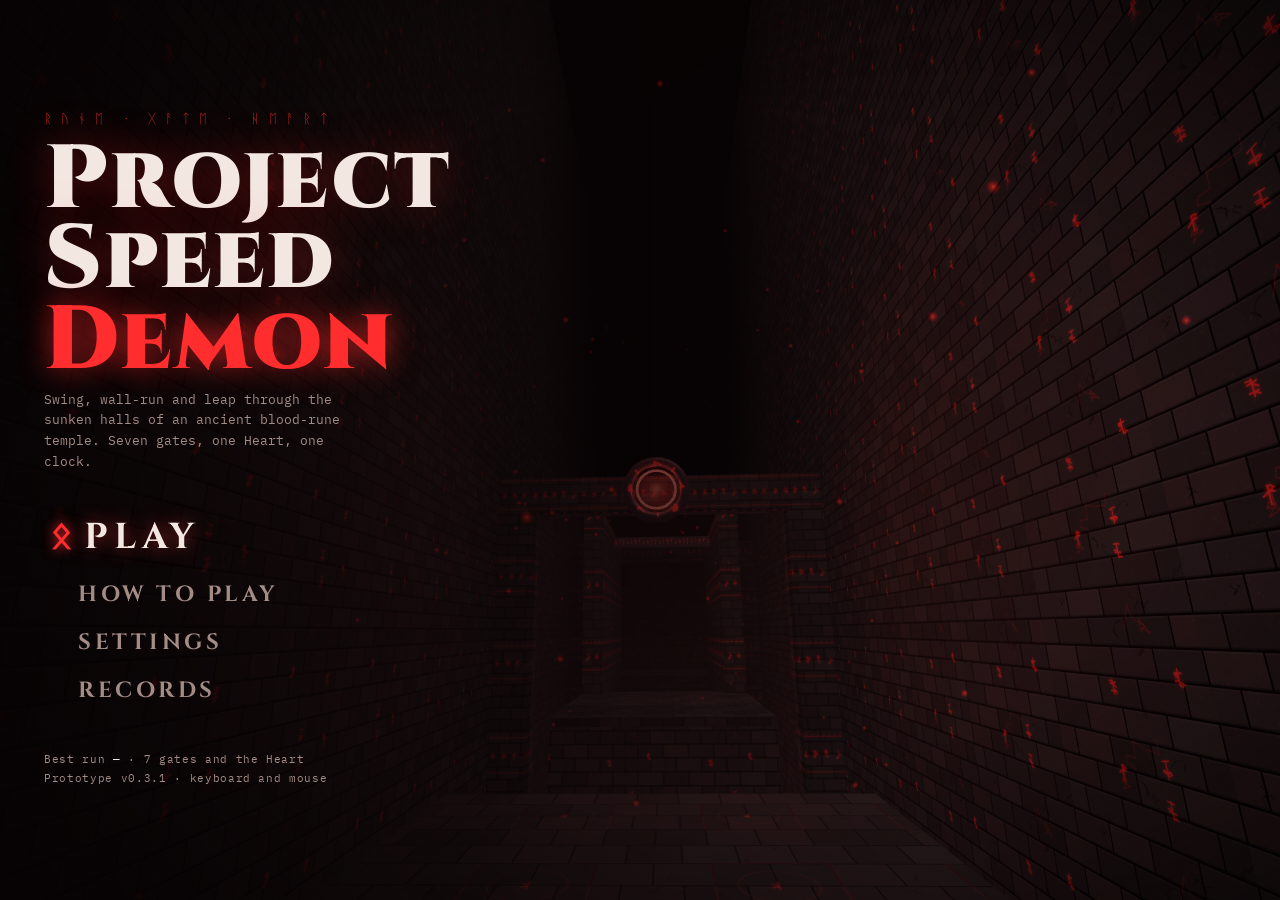
==== index.html @ a6429ef1 "Publish Project Speed Demon v0.3.1 Finish screen now freezes the player; only Try again and Main men" ====
<!doctype html>
<html lang="en">
<head>
<meta charset="utf-8">
<meta name="viewport" content="width=device-width,initial-scale=1">
<title>Project Speed Demon</title>
<link rel="stylesheet" href="fonts/fonts.css">
<style>
/* Layout: full-screen 3D canvas, HUD pinned to the edges, one overlay card for menu / pause / finish. Deliberately dark-only (it's a game world). */
:root{
  --void:#070405;
  --ink:#f3e7e2;
  --dim:#a38c86;
  --blood:#ff2d2d;
  --ember:#ff8a5c;
  --ahead:#63f29a;
  --behind:#ff4a4a;
  --panel:rgba(14,6,8,.86);
  --line:rgba(255,60,60,.28);
  --display:'Cinzel','Trajan Pro',Georgia,serif;
  --mono:'IBM Plex Mono',ui-monospace,SFMono-Regular,Menlo,monospace;
  color-scheme:dark;
}
[hidden]{display:none!important}
html,body{height:100%;margin:0;background:var(--void);color:var(--ink);overflow:hidden;font-family:var(--mono)}
#c{position:fixed;inset:0;width:100%;height:100%;display:block;outline:none}
.hud{position:fixed;pointer-events:none;user-select:none;font-variant-numeric:tabular-nums}
#top{top:calc(14px + env(safe-area-inset-top,0px));left:0;right:0;display:flex;flex-direction:column;align-items:center;gap:2px;text-shadow:0 2px 8px #000}
#timer{font:600 34px/1 var(--mono);letter-spacing:.02em}
#pb{font:400 12px/1.4 var(--mono);color:var(--dim)}
#split{font:600 15px/1.4 var(--mono);min-height:21px}
#split.ahead{color:var(--ahead)} #split.behind{color:var(--behind)}
#gates{top:calc(16px + env(safe-area-inset-top,0px));right:calc(18px + env(safe-area-inset-right,0px));display:flex;gap:8px;align-items:center;font:500 11px/1 var(--display);letter-spacing:.18em;color:var(--dim)}
.pip{width:12px;height:18px;border:1.5px solid var(--line);border-bottom:none;border-radius:6px 6px 0 0}
.pip.lit{background:var(--blood);border-color:var(--blood);box-shadow:0 0 10px var(--blood)}
#speed{bottom:calc(18px + env(safe-area-inset-bottom,0px));left:50%;transform:translateX(-50%);font:600 13px/1 var(--mono);color:var(--dim);letter-spacing:.06em}
#speed b{color:var(--ink);font-size:18px}
#hint{bottom:calc(52px + env(safe-area-inset-bottom,0px));left:50%;transform:translateX(-50%);font:500 14px/1.4 var(--display);letter-spacing:.06em;color:var(--ink);text-align:center;width:min(90vw,560px);opacity:0;transition:opacity .4s;text-shadow:0 2px 10px #000}
#hint.on{opacity:.9}
#cross{left:50%;top:50%;width:22px;height:22px;transform:translate(-50%,-50%)}
#cross i{position:absolute;width:3px;height:3px;background:var(--ink);border-radius:50%;opacity:.75;transition:all .12s}
#cross i:nth-child(1){left:9px;top:0}#cross i:nth-child(2){left:9px;bottom:0}#cross i:nth-child(3){top:9px;left:0}#cross i:nth-child(4){top:9px;right:0}
#cross .d{position:absolute;inset:3px;border:2px solid var(--blood);transform:rotate(45deg) scale(.4);opacity:0;transition:all .12s;box-shadow:0 0 10px var(--blood)}
#cross.lock .d{opacity:1;transform:rotate(45deg) scale(1)}
#cross.lock i{opacity:0}
#sigil{right:calc(26px + env(safe-area-inset-right,0px));bottom:calc(22px + env(safe-area-inset-bottom,0px));width:54px;height:54px;border-radius:50%;border:2px solid var(--line);display:grid;place-items:center;font:700 22px/1 var(--display);color:var(--line);transition:all .15s}
#sigil.ready{border-color:var(--blood);color:var(--blood);box-shadow:0 0 18px rgba(255,40,40,.55),inset 0 0 12px rgba(255,40,40,.4)}
#sigil.held{background:rgba(255,30,30,.25)}
#veil{position:fixed;inset:0;background:radial-gradient(ellipse at center,transparent 55%,rgba(0,0,0,.65));pointer-events:none}
#flash{position:fixed;inset:0;pointer-events:none;background:radial-gradient(ellipse at center,rgba(255,40,40,.0),rgba(255,30,30,.35));opacity:0;transition:opacity .5s}

#overlay{position:fixed;inset:0;display:grid;place-items:center;background:rgba(5,2,3,.55);backdrop-filter:blur(2px);padding:16px max(16px,env(safe-area-inset-right,0px)) 16px max(16px,env(safe-area-inset-left,0px))}
.card{width:min(560px,100%);background:var(--panel);border:1px solid var(--line);padding:30px 32px 26px;box-shadow:0 30px 80px #000;display:flex;flex-direction:column;gap:18px;max-height:calc(100% - 20px);overflow:auto}
.eyebrow{font:500 11px/1 var(--display);letter-spacing:.32em;color:var(--blood);text-transform:uppercase}
h1{margin:0;font:900 clamp(30px,6vw,44px)/1.02 var(--display);letter-spacing:.04em;text-wrap:balance;color:var(--ink);text-shadow:0 0 24px rgba(255,40,40,.35)}
.lede{margin:0;color:var(--dim);font:400 13px/1.6 var(--mono);max-width:60ch}
.keys{display:grid;grid-template-columns:auto 1fr;gap:8px 16px;font:400 13px/1.3 var(--mono);color:var(--ink)}
kbd{font:600 11px/1 var(--mono);border:1px solid var(--line);padding:4px 7px 5px;color:var(--ember);white-space:nowrap;justify-self:start}
.row{display:flex;gap:10px;flex-wrap:wrap;align-items:center}
button{font:700 13px/1 var(--display);letter-spacing:.2em;text-transform:uppercase;background:var(--blood);color:#160304;border:none;padding:14px 22px;cursor:pointer}
button.ghost{background:transparent;color:var(--ink);border:1px solid var(--line)}
button:focus-visible,input:focus-visible{outline:2px solid var(--ember);outline-offset:3px}
button:hover{filter:brightness(1.12)}
.big{font:600 52px/1 var(--mono);font-variant-numeric:tabular-nums}
.sub{font:400 13px/1.5 var(--mono);color:var(--dim)}
.splits{display:grid;grid-template-columns:1fr auto auto;gap:6px 18px;font:400 13px/1.3 var(--mono);font-variant-numeric:tabular-nums}
.splits .h{color:var(--dim);font-size:11px;letter-spacing:.1em;text-transform:uppercase}
.ahead{color:var(--ahead)}.behind{color:var(--behind)}
label{font:400 12px/1 var(--mono);color:var(--dim);display:flex;gap:10px;align-items:center}
input[type=range]{accent-color:var(--blood);width:160px}
.warn{color:var(--ember);font-size:12px}
/* title screen */
#title{position:fixed;inset:0;display:grid;grid-template-columns:minmax(280px,460px) minmax(0,540px);align-items:center;justify-content:start;gap:48px;padding-block:32px;padding-left:max(44px,env(safe-area-inset-left,0px));padding-right:max(24px,env(safe-area-inset-right,0px));background:linear-gradient(90deg,rgba(6,2,3,.94) 0%,rgba(6,2,3,.72) 38%,rgba(6,2,3,.15) 100%);overflow:auto}
.brand{display:flex;flex-direction:column}
.runes{font:400 13px/1 var(--display);letter-spacing:.7em;color:var(--blood);opacity:.75}
.logo{font:900 clamp(46px,7vw,92px)/.9 var(--display);letter-spacing:.02em;margin:14px 0 8px;color:var(--ink);text-shadow:0 0 44px rgba(255,40,40,.35);text-wrap:balance}
.logo em{font-style:normal;color:var(--blood);text-shadow:0 0 30px rgba(255,40,40,.7)}
.tag{font:400 13px/1.6 var(--mono);color:var(--dim);max-width:40ch;margin:0}
nav{display:flex;flex-direction:column;align-items:flex-start;gap:0;margin-top:30px}
button.mi{all:unset;box-sizing:border-box;cursor:pointer;font:700 clamp(17px,2vw,22px)/1 var(--display);letter-spacing:.16em;text-transform:uppercase;color:var(--dim);padding:13px 0 13px 34px;position:relative;transition:color .15s,transform .15s}
button.mi::before{content:'ᛟ';position:absolute;left:0;top:50%;transform:translateY(-50%) scale(.5);opacity:0;color:var(--blood);text-shadow:0 0 12px var(--blood);transition:all .15s}
button.mi:hover,button.mi:focus-visible,button.mi.on{color:var(--ink);transform:translateX(6px)}
button.mi:hover::before,button.mi:focus-visible::before,button.mi.on::before{opacity:1;transform:translateY(-50%) scale(1)}
button.mi:focus-visible{outline:none;text-shadow:0 0 18px rgba(255,60,60,.6)}
button.mi.primary{color:var(--ink);font-size:clamp(26px,3.2vw,36px);padding-block:16px}
.foot{margin-top:34px;font:400 11px/1.7 var(--mono);color:var(--dim);letter-spacing:.06em}
.foot b{color:var(--ink);font-weight:600}
#panel{background:var(--panel);border:1px solid var(--line);padding:26px 28px;display:flex;flex-direction:column;gap:18px;max-height:calc(100vh - 64px);overflow:auto;box-shadow:0 30px 80px #000}
#panel h2{margin:0;font:700 22px/1.1 var(--display);letter-spacing:.12em;text-transform:uppercase}
.sets{display:grid;grid-template-columns:auto minmax(0,1fr) 3.5em;gap:14px 16px;align-items:center;font:400 13px/1.2 var(--mono)}
.sets output{color:var(--ember);text-align:right;font-variant-numeric:tabular-nums}
.sets input[type=range]{width:100%}
.sets input[type=checkbox]{accent-color:var(--blood);width:18px;height:18px;justify-self:start}
.sections{margin:0;padding:0;list-style:none;display:grid;gap:8px;font:400 13px/1.45 var(--mono);color:var(--dim)}
.sections b{color:var(--ink);font:600 12px/1 var(--display);letter-spacing:.14em;text-transform:uppercase;margin-right:8px}
body.menu-on .hud{display:none!important}
@media (max-width:820px){#title{grid-template-columns:minmax(0,1fr);gap:24px;align-content:start;padding-left:max(20px,env(safe-area-inset-left,0px));padding-right:max(20px,env(safe-area-inset-right,0px));background:rgba(6,2,3,.82)}#panel{max-height:none}}
@media (prefers-reduced-motion:reduce){button.mi{transition:none}}
@media (prefers-reduced-motion:reduce){#hint,#flash,.pip,#cross i,#cross .d{transition:none}}
</style>
</head>
<body>


<canvas id="c" tabindex="0"></canvas>
<div id="veil"></div>
<div id="flash"></div>
<div class="hud" id="top"><div id="timer">00:00.000</div><div id="pb">Record —</div><div id="split"></div></div>
<div class="hud" id="gates"><span>GATES</span></div>
<div class="hud" id="cross"><i></i><i></i><i></i><i></i><span class="d"></span></div>
<div class="hud" id="hint"></div>
<div class="hud" id="speed"><b id="spd">0</b> m/s</div>
<div class="hud" id="sigil">ᛟ</div>
<div id="overlay" hidden><div class="card" id="card"></div></div>
<div id="title" hidden>
  <div class="brand">
    <div class="runes">ᚱᚢᚾᛖ · ᚷᚨᛏᛖ · ᚺᛖᚨᚱᛏ</div>
    <h1 class="logo">Project Speed <em>Demon</em></h1>
    <p class="tag">Swing, wall-run and leap through the sunken halls of an ancient blood-rune temple. Seven gates, one Heart, one clock.</p>
    <nav id="nav">
      <button class="mi primary" id="mPlay">Play</button>
      <button class="mi" data-view="how">How to play</button>
      <button class="mi" data-view="settings">Settings</button>
      <button class="mi" data-view="records">Records</button>
      <button class="mi" id="mQuit" hidden>Quit</button>
    </nav>
    <div class="foot" id="foot"></div>
  </div>
  <section id="panel" hidden></section>
</div>

<script src="lib/three.min.js"></script>
<script>
(()=>{
const GAME_VERSION='0.3.1';
const V3=THREE.Vector3;
const $=id=>document.getElementById(id);
const store={get(k,d){try{const v=localStorage.getItem(k);return v==null?d:JSON.parse(v)}catch(e){return d}},set(k,v){try{localStorage.setItem(k,JSON.stringify(v))}catch(e){}}};

/* ---------- tuning ---------- */
const T={G:30,JUMP:12,DJ:10.5,WALK:8.5,SPRINT:13,GACC:12,FRIC:7,AIRACC:3,AIRCAP:8,SWINGACC:4,SWINGCAP:10,
  MAXSPD:55,WALLMIN:11,WALLTIME:2.2,WALLJUMP_OUT:9,WALLJUMP_UP:11,RANGE:46,REEL:3.2,MINLEN:4,R:.4,H:1.8,EYE:1.62,HAND:1.4,KILLY:-32};

/* ---------- renderer / scene ---------- */
const canvas=$('c');
let renderer;
try{renderer=new THREE.WebGLRenderer({canvas,antialias:true,powerPreference:'high-performance'});}
catch(e){document.body.innerHTML='<div style="position:fixed;inset:0;display:grid;place-items:center;padding:24px;background:#070405;color:#f3e7e2;font:15px/1.6 ui-monospace,monospace;text-align:center"><div><h1 style="font:700 26px Georgia,serif;margin:0 0 12px">3D graphics could not start</h1><p style="max-width:52ch;margin:0 auto;color:#a38c86">This computer did not let the game use its graphics card. Updating your graphics drivers usually fixes it. In a browser, check that hardware acceleration is turned on.</p></div></div>';return;}
renderer.setPixelRatio(Math.min(window.devicePixelRatio||1,1.5));
renderer.outputEncoding=THREE.sRGBEncoding;
const scene=new THREE.Scene();
const FOG=0x0a0405;
scene.background=new THREE.Color(FOG);
scene.fog=new THREE.Fog(FOG,14,150);
const camera=new THREE.PerspectiveCamera(80,1,.05,400);
camera.rotation.order='YXZ';
scene.add(new THREE.AmbientLight(0x7a5a5a,.9));
scene.add(new THREE.HemisphereLight(0x6a4040,0x100404,.6));
const moon=new THREE.DirectionalLight(0xc09090,.55);moon.position.set(.4,1,.25);scene.add(moon);

/* ---------- procedural textures ---------- */
let seed=7;const rnd=()=>{seed=(seed*16807)%2147483647;return (seed-1)/2147483646};
function glyph(ctx,cx,cy,s){
  ctx.beginPath();
  const n=3+Math.floor(rnd()*3);
  ctx.moveTo(cx,cy-s);ctx.lineTo(cx,cy+s); // stave
  for(let i=0;i<n;i++){
    const y=cy-s+rnd()*2*s, dir=rnd()<.5?-1:1, k=rnd();
    if(k<.4){ctx.moveTo(cx,y);ctx.lineTo(cx+dir*s*.7,y+s*(rnd()-.5));}
    else if(k<.7){ctx.moveTo(cx-s*.6,y);ctx.lineTo(cx+s*.6,y+s*.5*(rnd()-.5));}
    else {ctx.moveTo(cx+dir*s*.55+s*.25,y);ctx.arc(cx+dir*s*.3,y,s*.25,0,Math.PI*2);}
  }
  ctx.stroke();
}
function canvasTex(w,h,draw,repeat=true){
  const c=document.createElement('canvas');c.width=w;c.height=h;const x=c.getContext('2d');draw(x,w,h);
  const t=new THREE.CanvasTexture(c);t.encoding=THREE.sRGBEncoding;if(repeat){t.wrapS=t.wrapT=THREE.RepeatWrapping;}
  t.anisotropy=Math.min(8,renderer.capabilities.getMaxAnisotropy());return t;
}
function stoneBase(x,w,h,rows,cols,light){
  x.fillStyle='#0b0708';x.fillRect(0,0,w,h);
  const bh=h/rows,bw=w/cols;
  for(let r=0;r<rows;r++){
    const off=(r%2)*bw/2;
    for(let c=-1;c<=cols;c++){
      const l=light+rnd()*7, hue=345+rnd()*20;
      x.fillStyle=`hsl(${hue},${8+rnd()*8}%,${l}%)`;
      x.fillRect(c*bw+off+2,r*bh+2,bw-4,bh-4);
      for(let i=0;i<60;i++){x.fillStyle=`rgba(${rnd()<.5?0:255},${rnd()<.5?0:200},${rnd()<.5?0:200},${rnd()*.06})`;x.fillRect(c*bw+off+rnd()*bw,r*bh+rnd()*bh,2+rnd()*4,2+rnd()*4);}
      // bevel
      x.fillStyle='rgba(255,220,220,.06)';x.fillRect(c*bw+off+2,r*bh+2,bw-4,3);
      x.fillStyle='rgba(0,0,0,.35)';x.fillRect(c*bw+off+2,r*bh+bh-5,bw-4,3);
    }
  }
  // cracks
  x.strokeStyle='rgba(0,0,0,.55)';x.lineWidth=1.5;
  for(let i=0;i<10;i++){x.beginPath();let px=rnd()*w,py=rnd()*h;x.moveTo(px,py);for(let k=0;k<5;k++){px+=(rnd()-.5)*40;py+=(rnd()-.5)*40;x.lineTo(px,py);}x.stroke();}
}
const texStone=canvasTex(512,512,(x,w,h)=>stoneBase(x,w,h,8,4,17));
const texFloor=canvasTex(512,512,(x,w,h)=>stoneBase(x,w,h,4,4,14));
const emitStone=canvasTex(512,512,(x,w,h)=>{
  x.fillStyle='#000';x.fillRect(0,0,w,h);x.strokeStyle='#ff3b30';x.lineWidth=3;x.shadowColor='#ff2020';x.shadowBlur=10;x.lineCap='round';
  for(let i=0;i<5;i++){glyph(x,40+rnd()*(w-80),40+rnd()*(h-80),16);}
  // faint veins
  x.shadowBlur=4;x.lineWidth=1.2;x.strokeStyle='rgba(255,40,30,.55)';
  for(let i=0;i<3;i++){x.beginPath();let px=rnd()*w,py=rnd()*h;x.moveTo(px,py);for(let k=0;k<8;k++){px+=(rnd()-.5)*70;py+=(rnd()-.5)*70;x.lineTo(px,py);}x.stroke();}
});
const emitFloor=canvasTex(512,512,(x,w,h)=>{
  x.fillStyle='#000';x.fillRect(0,0,w,h);x.strokeStyle='rgba(255,40,30,.6)';x.lineWidth=2;x.shadowColor='#ff2020';x.shadowBlur=8;
  x.strokeRect(w*.25,h*.25,w*.5,h*.5);x.beginPath();x.arc(w/2,h/2,w*.16,0,Math.PI*2);x.stroke();
  x.lineWidth=3;x.strokeStyle='#ff3b30';glyph(x,w/2,h/2,22);
});
const emitRun=canvasTex(512,512,(x,w,h)=>{
  x.fillStyle='#000';x.fillRect(0,0,w,h);x.strokeStyle='#ff3b30';x.shadowColor='#ff1a1a';x.shadowBlur=12;x.lineCap='round';
  x.lineWidth=3;x.beginPath();x.moveTo(0,h*.32);x.lineTo(w,h*.32);x.moveTo(0,h*.68);x.lineTo(w,h*.68);x.stroke();
  for(let i=0;i<8;i++){x.lineWidth=3;glyph(x,32+i*64,h/2,22);}
  x.lineWidth=2;for(let i=0;i<16;i++){x.beginPath();x.moveTo(i*32+16,h*.32);x.lineTo(i*32+16+10,h*.28);x.stroke();}
});
const emitBeam=canvasTex(512,128,(x,w,h)=>{
  x.fillStyle='#000';x.fillRect(0,0,w,h);x.strokeStyle='#ff4a3a';x.shadowColor='#ff1a1a';x.shadowBlur=12;x.lineWidth=4;x.lineCap='round';
  for(let i=0;i<8;i++)glyph(x,32+i*64,h/2,30);
});
const spriteTex=canvasTex(128,128,(x,w,h)=>{const g=x.createRadialGradient(64,64,0,64,64,64);g.addColorStop(0,'rgba(255,120,90,1)');g.addColorStop(.25,'rgba(255,40,30,.6)');g.addColorStop(1,'rgba(255,0,0,0)');x.fillStyle=g;x.fillRect(0,0,128,128);},false);

const mats={
  stone:new THREE.MeshStandardMaterial({map:texStone,emissive:0xff2a20,emissiveMap:emitStone,emissiveIntensity:.7,roughness:.9,metalness:.05}),
  floor:new THREE.MeshStandardMaterial({map:texFloor,emissive:0xff2a20,emissiveMap:emitFloor,emissiveIntensity:.7,roughness:.85,metalness:.05}),
  run:new THREE.MeshStandardMaterial({map:texStone,emissive:0xff2a20,emissiveMap:emitRun,emissiveIntensity:1.6,roughness:.8,metalness:.1}),
  beam:new THREE.MeshStandardMaterial({color:0x2a1416,emissive:0xff2a20,emissiveMap:emitBeam,emissiveIntensity:2.2,roughness:.6,metalness:.3}),
};

/* ---------- level geometry ---------- */
const solids=[];      // collision boxes
const anchorMeshes=[];// raycast targets for grapple
const rayBlockers=[]; // solid meshes for line-of-sight
function worldUV(geo,cx,cy,cz,tile){
  const p=geo.attributes.position,n=geo.attributes.normal,uv=geo.attributes.uv;
  for(let i=0;i<p.count;i++){
    const ax=Math.abs(n.getX(i)),ay=Math.abs(n.getY(i));
    const X=p.getX(i)+cx,Y=p.getY(i)+cy,Z=p.getZ(i)+cz;let u,v;
    if(ax>.5){u=Z;v=Y;}else if(ay>.5){u=X;v=Z;}else{u=X;v=Y;}
    uv.setXY(i,u/tile,v/tile);
  }
}
function B(x0,x1,y0,y1,z0,z1,kind='stone',mat){
  const sx=x1-x0,sy=y1-y0,sz=z1-z0,cx=(x0+x1)/2,cy=(y0+y1)/2,cz=(z0+z1)/2;
  const geo=new THREE.BoxGeometry(sx,sy,sz);worldUV(geo,cx,cy,cz,kind==='beam'?1:kind==='floor'?6:7);
  if(kind==='beam'){ // beams: texture runs along the long axis
    const p=geo.attributes.position,uv=geo.attributes.uv,long=sx>=sz?'x':'z';
    for(let i=0;i<p.count;i++){const L=(long==='x'?p.getX(i)+cx:p.getZ(i)+cz);uv.setXY(i,L/4,(p.getY(i)+cy-y0)/sy);}
  }
  const m=new THREE.Mesh(geo,mat||mats[kind]);m.position.set(cx,cy,cz);scene.add(m);
  const box={x0,x1,y0,y1,z0,z1,kind,mesh:m};solids.push(box);rayBlockers.push(m);
  if(kind==='beam'){m.userData.anchor='beam';anchorMeshes.push(m);}
  return box;
}
// a platform: floor slab on top of a stone pillar dropping into the abyss
function platform(x0,x1,top,z0,z1){
  B(x0,x1,top-.6,top,z0,z1,'floor');
  B(x0,x1,-40,top-.6,z0,z1,'stone');
}

const lights=[];
function glowLight(x,y,z,i=1.4,d=30,col=0xff2a20){const l=new THREE.PointLight(col,i,d,2);l.position.set(x,y,z);scene.add(l);lights.push(l);return l;}
function glowSprite(x,y,z,s,op=.8){const sp=new THREE.Sprite(new THREE.SpriteMaterial({map:spriteTex,color:0xffffff,transparent:true,opacity:op,depthWrite:false,blending:THREE.AdditiveBlending}));sp.position.set(x,y,z);sp.scale.set(s,s,1);scene.add(sp);return sp;}

const rings=[];
const ringMat=new THREE.MeshStandardMaterial({color:0x1a0c0e,emissive:0xff2a20,emissiveMap:emitBeam,emissiveIntensity:2.4,roughness:.4,metalness:.5});
const hitMat=new THREE.MeshBasicMaterial({visible:false});
function ring(x,y,z){
  const g=new THREE.Group();g.position.set(x,y,z);scene.add(g);
  const tor=new THREE.Mesh(new THREE.TorusGeometry(1.7,.3,12,40),ringMat);g.add(tor);
  const tor2=new THREE.Mesh(new THREE.TorusGeometry(1.15,.08,8,32),new THREE.MeshBasicMaterial({color:0xff3a2a}));g.add(tor2);
  const core=glowSprite(x,y,z,4.5,.7);
  const hit=new THREE.Mesh(new THREE.SphereGeometry(2.4,10,8),hitMat);hit.position.set(x,y,z);hit.userData.anchor='ring';hit.userData.center=new V3(x,y,z);scene.add(hit);anchorMeshes.push(hit);
  glowLight(x,y,z,1.6,32);
  rings.push({g,tor,tor2,core,center:new V3(x,y,z),hit});
}

const gates=[];
function gate(z,base,idx,label,spawn,finish=false){
  const x0=-11,x1=11;
  const mat=mats.run.clone();mat.emissiveIntensity=.55;
  const L=B(x0-3,x0,base-36,base+19,z-1.5,z+1.5,'gate',mat);
  const Rt=B(x1,x1+3,base-36,base+19,z-1.5,z+1.5,'gate',mat);
  const top=B(x0-3,x1+3,base+16,base+19,z-1.5,z+1.5,'gate',mat);
  const portalMat=new THREE.MeshBasicMaterial({color:finish?0xff5a3a:0xff2a20,transparent:true,opacity:.06,side:THREE.DoubleSide,depthWrite:false,blending:THREE.AdditiveBlending});
  const portal=new THREE.Mesh(new THREE.PlaneGeometry(x1-x0,16+30),portalMat);portal.position.set(0,base+16-23,z);scene.add(portal);
  const g={z,base,idx,label,spawn,finish,mat,portalMat,lit:false,flash:0};gates.push(g);return g;
}

// ---- jump / speed sigils ----
const pads=[];
const padJumpTex=canvasTex(256,256,(x,w,h)=>{x.strokeStyle='#ff3b30';x.shadowColor='#ff1a1a';x.shadowBlur=14;x.lineCap='round';
  x.lineWidth=6;x.beginPath();x.arc(128,128,118,0,Math.PI*2);x.stroke();x.lineWidth=3;x.beginPath();x.arc(128,128,92,0,Math.PI*2);x.stroke();
  for(let i=0;i<12;i++){const a=i/12*Math.PI*2;x.beginPath();x.moveTo(128+Math.cos(a)*96,128+Math.sin(a)*96);x.lineTo(128+Math.cos(a)*114,128+Math.sin(a)*114);x.stroke();}
  x.lineWidth=7;for(let k=0;k<3;k++){x.beginPath();x.moveTo(84,150-k*34);x.lineTo(128,108-k*34);x.lineTo(172,150-k*34);x.stroke();}},false);
const padSpeedTex=canvasTex(256,256,(x,w,h)=>{x.strokeStyle='#ff5a30';x.shadowColor='#ff1a1a';x.shadowBlur=14;x.lineCap='round';x.lineJoin='round';
  x.lineWidth=5;x.strokeRect(14,14,228,228);x.lineWidth=9;for(let k=0;k<4;k++){x.beginPath();x.moveTo(64,210-k*50);x.lineTo(128,160-k*50);x.lineTo(192,210-k*50);x.stroke();}},false);
function pad(x,z,top,type,power,r=2.2){
  const geo=type==='jump'?new THREE.CircleGeometry(r,48):new THREE.PlaneGeometry(r*2,r*2);
  const mat=new THREE.MeshBasicMaterial({map:type==='jump'?padJumpTex:padSpeedTex,transparent:true,opacity:.85,depthWrite:false,blending:THREE.AdditiveBlending});
  const m=new THREE.Mesh(geo,mat);m.rotation.x=-Math.PI/2;m.position.set(x,top+.04,z);scene.add(m);
  const glow=glowSprite(x,top+.7,z,r*1.8,.45);
  pads.push({x,z,top,r,type,power,m,mat,glow,cool:0,flash:0});
}

// ---- the course (runs toward -Z) ----
const END=-540;
B(-17,17,-40,90,2,5);                 // back wall
B(-17,17,-40,90,END-3,END);          // far wall
B(-17,-14,-40,90,END,2);             // chasm walls
B(14,17,-40,90,END,2);
// 1 · The Leap
platform(-8,8,0,-30,2);              // P1 start hall
platform(-8,8,0,-72,-52);            // P2
ring(0,14,-41);                      // R1 over pit A
// 2 · Rune Walls
B(-8,-6,-12,18,-98,-70,'run');
B(6,8,-12,18,-98,-70,'run');
B(-6,6,16,17.2,-85,-83.8,'beam');    // overhead rune beam (backup swing)
platform(-8,8,0,-112,-96);           // P3
// 3 · The Climb
[2.8,5.6,8.4,11.2].forEach((h,i)=>platform(-8,8,h,-116-4*i,-112-4*i));
platform(-8,8,14,-150,-128);         // P4
// 4 · The Chasm
platform(-4,4,8,-182,-174);          // island
ring(0,25,-163);
ring(0,24,-196);
platform(-8,8,6,-226,-208);          // P5
// 5 · Rune Springs
pad(0,-223,6,'jump',22);
platform(-4,4,9,-242,-229);
platform(-1,7,12,-251,-246);
platform(-7,1,15,-260,-255);
pad(-3,-257.5,15,'jump',24,2.4);
platform(-8,8,20,-290,-268);         // P6
// 6 · The Gauntlet (alternating rune walls)
B(-6,-4,-12,34,-306,-294,'run');
B(4,6,-12,34,-316,-304,'run');
B(-6,-4,-12,34,-326,-314,'run');
B(4,6,-12,34,-336,-324,'run');
B(-4,4,30,31.2,-316,-314.8,'beam');  // backup swing
platform(-8,8,16,-366,-340);         // P7
// 7 · Ring Chain
ring(0,32,-380);
ring(0,30,-402);
ring(0,28,-424);
platform(-13,-8,12,-406,-398);       // safety ledge
platform(-8,8,8,-470,-440);          // P8
// 8 · Final Sprint
pad(0,-466,8,'speed',16);
B(-6,6,22,23.2,-481,-479.8,'beam');
B(-6,6,22,23.2,-493,-491.8,'beam');
platform(-8,8,4,END,-500);           // P9 Heart hall
B(-2.2,2.2,4,5.6,-528,-523.6,'stone');// altar

gate(-60,0,0,'Gate I',new V3(0,0,-63));
gate(-104,0,1,'Gate II',new V3(0,0,-107));
gate(-140,14,2,'Gate III',new V3(0,14,-143));
gate(-216,6,3,'Gate IV',new V3(0,6,-219));
gate(-272,20,4,'Gate V',new V3(0,20,-276));
gate(-350,16,5,'Gate VI',new V3(0,16,-354));
gate(-452,8,6,'Gate VII',new V3(0,8,-456));
gate(-512,4,7,'Heart',new V3(0,4,-515),true);
const SPAWN=new V3(0,0,-1);
const SECTIONS=[['The Leap','Swing across the first pit on a rune ring'],['Rune Walls','Wall-run over the gap, or swing from the beam'],['The Climb','Double jump up the stairs, or find a faster way'],['The Chasm','Two rings and an island over a deep drop'],['Rune Springs','Jump sigils launch you up a column of pillars'],['The Gauntlet','Kick between alternating rune walls'],['Ring Chain','Three rings in a row. Keep your momentum'],['Final Sprint','A speed sigil, two beams and the Heart']];
document.querySelector('#gates').insertAdjacentHTML('beforeend',gates.map(()=>'<span class="pip"></span>').join(''));

// crystal heart
const crystal=new THREE.Mesh(new THREE.OctahedronGeometry(1.5,0),new THREE.MeshStandardMaterial({color:0x200608,emissive:0xff2a20,emissiveIntensity:1.6,roughness:.2,metalness:.6,flatShading:true}));
crystal.position.set(0,8.5,-525.8);crystal.scale.set(1,1.7,1);scene.add(crystal);
const crystalGlow=glowSprite(0,8.5,-525.8,9,.85);glowLight(0,9,-524,2.2,40);

// abyss glow
const abyss=new THREE.Mesh(new THREE.PlaneGeometry(40,560),new THREE.MeshBasicMaterial({color:0x5a0c08}));
abyss.rotation.x=-Math.PI/2;abyss.position.set(0,-38,-268);scene.add(abyss);

// embers
const EMB=1100,embGeo=new THREE.BufferGeometry(),embPos=new Float32Array(EMB*3);
for(let i=0;i<EMB;i++){embPos[i*3]=(rnd()-.5)*28;embPos[i*3+1]=-36+rnd()*70;embPos[i*3+2]=2-rnd()*542;}
embGeo.setAttribute('position',new THREE.BufferAttribute(embPos,3));
const embers=new THREE.Points(embGeo,new THREE.PointsMaterial({map:spriteTex,size:.35,transparent:true,depthWrite:false,blending:THREE.AdditiveBlending,color:0xff6040}));
scene.add(embers);

/* ---------- tether (red + black spirit rope) ---------- */
const tetherCore=new THREE.MeshBasicMaterial({color:0xff2a1a,transparent:true,opacity:.95,blending:THREE.AdditiveBlending,depthWrite:false});
const tetherDark=new THREE.MeshBasicMaterial({color:0x0a0000,transparent:true,opacity:.8,depthWrite:false});
let tetherMeshes=[];
function clearTether(){tetherMeshes.forEach(m=>{scene.remove(m);m.geometry.dispose();});tetherMeshes=[];}
function drawTether(from,to,t,shoot){
  clearTether();
  const end=shoot<1?from.clone().lerp(to,shoot):to;
  const dir=end.clone().sub(from),len=dir.length();if(len<.1)return;
  const up=Math.abs(dir.y/len)>.9?new V3(1,0,0):new V3(0,1,0);
  const s1=new V3().crossVectors(dir,up).normalize(),s2=new V3().crossVectors(dir,s1).normalize();
  const mk=(amp,phase,freq)=>{const pts=[];const N=22;for(let i=0;i<=N;i++){const k=i/N,env=Math.sin(k*Math.PI);
      const w=Math.sin(k*freq+t*22+phase)*amp*env,w2=Math.cos(k*freq*1.3+t*17+phase)*amp*env;
      pts.push(from.clone().addScaledVector(dir,k).addScaledVector(s1,w+(Math.random()-.5)*.05*env).addScaledVector(s2,w2));}
    return new THREE.CatmullRomCurve3(pts);};
  const a=new THREE.Mesh(new THREE.TubeGeometry(mk(.14,0,9),40,.05,6,false),tetherDark);
  const b=new THREE.Mesh(new THREE.TubeGeometry(mk(.18,2,11),40,.02,5,false),tetherCore);
  const c=new THREE.Mesh(new THREE.TubeGeometry(mk(.25,4,7),40,.012,4,false),tetherCore);
  [a,b,c].forEach(m=>{m.frustumCulled=false;scene.add(m);tetherMeshes.push(m);});
}
const handGlow=glowSprite(0,0,0,.28,0);

/* ---------- audio ---------- */
let ac=null,master=null;
function audioOn(){try{if(!ac){ac=new (window.AudioContext||window.webkitAudioContext)();master=ac.createGain();master.gain.value=vol;master.connect(ac.destination);}if(ac.state==='suspended')ac.resume();}catch(e){ac=null}}
function tone(f0,f1,dur,type='sine',vol=.2,delay=0){if(!ac)return;const t=ac.currentTime+delay,o=ac.createOscillator(),g=ac.createGain();o.type=type;o.frequency.setValueAtTime(f0,t);o.frequency.exponentialRampToValueAtTime(Math.max(20,f1),t+dur);g.gain.setValueAtTime(.0001,t);g.gain.exponentialRampToValueAtTime(vol,t+.008);g.gain.exponentialRampToValueAtTime(.0001,t+dur);o.connect(g);g.connect(master);o.start(t);o.stop(t+dur+.05);}
let nbuf=null;
function noise(dur,vol,f0,f1,q=1.2,delay=0){if(!ac)return;if(!nbuf){nbuf=ac.createBuffer(1,ac.sampleRate,ac.sampleRate);const d=nbuf.getChannelData(0);for(let i=0;i<d.length;i++)d[i]=Math.random()*2-1;}
  const t=ac.currentTime+delay,s=ac.createBufferSource(),f=ac.createBiquadFilter(),g=ac.createGain();s.buffer=nbuf;f.type='bandpass';f.Q.value=q;f.frequency.setValueAtTime(f0,t);f.frequency.exponentialRampToValueAtTime(Math.max(30,f1),t+dur);
  g.gain.setValueAtTime(.0001,t);g.gain.exponentialRampToValueAtTime(vol,t+.01);g.gain.exponentialRampToValueAtTime(.0001,t+dur);s.connect(f);f.connect(g);g.connect(master);s.start(t);s.stop(t+dur+.05);}
const sfx={
  jump(){tone(260,480,.12,'triangle',.14);},
  dj(){tone(420,900,.16,'triangle',.12);noise(.18,.12,2500,800);},
  land(v){tone(130,45,.14,'sine',Math.min(.35,.08+v*.01));noise(.08,.08,400,200);},
  fire(){noise(.22,.22,3000,500,2);tone(180,720,.16,'sawtooth',.05);},
  latch(){tone(95,55,.22,'square',.1);tone(1400,700,.08,'sine',.05);},
  release(){tone(520,260,.1,'sine',.07);},
  miss(){tone(190,110,.12,'square',.05);},
  wall(){noise(.35,.14,700,1400,.8);},
  walljump(){tone(350,700,.12,'triangle',.12);noise(.15,.1,1800,600);},
  gate(){[392,523.25,659.25].forEach((f,i)=>tone(f,f,.9,'triangle',.09,i*.04));tone(70,40,.7,'sine',.3);noise(.6,.12,4000,800,.6);},
  finish(){[392,493.88,587.33,783.99,987.77].forEach((f,i)=>tone(f,f,1.2,'triangle',.1,i*.09));tone(55,35,1.4,'sine',.35);},
  fall(){tone(500,70,.5,'sawtooth',.08);},
  pad(){tone(180,900,.35,'sawtooth',.07);noise(.4,.16,500,3500,.7);tone(90,180,.3,'sine',.25);},
  boost(){noise(.45,.2,600,3200,.6);tone(300,1300,.28,'triangle',.1);},
  click(){tone(900,700,.05,'triangle',.05);},
};

/* ---------- state ---------- */
const P={pos:SPAWN.clone(),vel:new V3(),grounded:false,coyote:0,hasDouble:true,jumpBuf:0,
  contactN:null,contactAge:9,wallRun:false,wallT:0,wallN:new V3(),lockN:null,lockT:0,grapple:null,shoot:0,landV:0};
let yaw=0,pitch=0,roll=0;
const keys={};
let mode='menu'; // menu | play | paused | finished
let running=false,time=0,nextGate=0,splits=[],lastSpawn=SPAWN.clone(),runs=store.get('tp2_runs',0);
let pb=store.get('tp2_pb_v3',null); // course changed in v0.3, so records restart
let sens=store.get('tp2_sens',1),fovBase=store.get('tp2_fov',78),vol=store.get('tp2_vol',.55),hintsOn=store.get('tp2_hints',true);
let aim=null; // current grapple target
let splitTimer=0;

function fmt(t){if(t==null)return '—';const m=Math.floor(t/60),s=t-m*60;return String(m).padStart(2,'0')+':'+s.toFixed(3).padStart(6,'0');}
function fmtD(d){return (d<0?'−':'+')+Math.abs(d).toFixed(3)+'s';}

function resetRun(){
  P.pos.copy(SPAWN);P.vel.set(0,0,0);P.grapple=null;P.wallRun=false;P.hasDouble=true;P.jumpBuf=0;
  yaw=0;pitch=0;roll=0;running=false;time=0;nextGate=0;splits=[];lastSpawn=SPAWN.clone();
  gates.forEach(g=>{g.lit=false;g.flash=0;});
  $('split').textContent='';updatePips();clearTether();
}
function respawn(){
  sfx.fall();P.pos.copy(lastSpawn);P.vel.set(0,0,0);P.grapple=null;P.wallRun=false;P.hasDouble=true;yaw=0;pitch=0;
  flash(.5);
}
function startClock(){if(!running&&mode==='play'&&nextGate===0&&time===0){running=true;}}
function updatePips(){document.querySelectorAll('.pip').forEach((p,i)=>p.classList.toggle('lit',i<nextGate));}
function flash(a){const f=$('flash');f.style.transition='none';f.style.opacity=a;requestAnimationFrame(()=>{f.style.transition='opacity .6s';f.style.opacity=0;});}

function passGate(g){
  g.lit=true;g.flash=1;splits.push(time);nextGate++;updatePips();
  lastSpawn=g.spawn.clone();
  const el=$('split');
  if(pb&&pb.splits&&pb.splits[g.idx]!=null){const d=time-pb.splits[g.idx];el.textContent=g.label+'  '+fmtD(d);el.className=d<=0?'ahead':'behind';}
  else{el.textContent=g.label+'  '+fmt(time);el.className='';}
  splitTimer=3;
  if(g.finish){finishRun();}else{sfx.gate();flash(.25);}
}
function finishRun(){
  running=false;sfx.finish();flash(.6);
  // freeze the player: no movement, no tether, no input until Try again or Main menu
  P.vel.set(0,0,0);P.grapple=null;P.wallRun=false;P.jumpBuf=0;clearTether();$('sigil').classList.remove('held');for(const k in keys)keys[k]=false;
  runs++;store.set('tp2_runs',runs);
  const prev=pb;const isPB=!prev||time<prev.time;
  if(isPB){pb={time,splits:splits.slice()};store.set('tp2_pb_v3',pb);}
  mode='finished';
  try{document.exitPointerLock&&document.exitPointerLock();}catch(e){}
  showFinish(time,prev,isPB);
}

/* ---------- physics ---------- */
const tmp=new V3(),tmp2=new V3();
function overlaps(b,p=P.pos){return p.x+T.R>b.x0&&p.x-T.R<b.x1&&p.y+T.H>b.y0&&p.y<b.y1&&p.z+T.R>b.z0&&p.z-T.R<b.z1;}
function anyOverlap(p){for(const b of solids)if(overlaps(b,p))return true;return false;}
function moveAxis(ax,amt,airborne){
  if(!amt)return;P.pos[ax]+=amt;
  for(const b of solids){
    if(!overlaps(b))continue;
    if(ax==='y'){
      if(amt<0){P.landV=-P.vel.y;P.pos.y=b.y1;P.grounded=true;}else P.pos.y=b.y0-T.H;
      P.vel.y=0;
    }else{
      const lo=ax==='x'?b.x0:b.z0,hi=ax==='x'?b.x1:b.z1;let n;
      if(amt>0){P.pos[ax]=lo-T.R-1e-4;n=-1;}else{P.pos[ax]=hi+T.R+1e-4;n=1;}
      P.vel[ax]=0;
      if(airborne){P.contactN=ax==='x'?new V3(n,0,0):new V3(0,0,n);P.contactAge=0;}
    }
  }
}
function wishDir(){
  let f=0,s=0;if(keys.KeyW)f++;if(keys.KeyS)f--;if(keys.KeyD)s++;if(keys.KeyA)s--;
  const fx=-Math.sin(yaw),fz=-Math.cos(yaw),rx=Math.cos(yaw),rz=-Math.sin(yaw);
  const v=new V3(fx*f+rx*s,0,fz*f+rz*s);if(v.lengthSq()>0)v.normalize();return v;
}
function accelerate(w,wishSpeed,acc,dt,cap){
  if(w.lengthSq()===0)return;
  const cur=P.vel.x*w.x+P.vel.z*w.z,add=(cap??wishSpeed)-cur;if(add<=0)return;
  const a=Math.min(acc*wishSpeed*dt,add);P.vel.x+=w.x*a;P.vel.z+=w.z*a;
}
function endWall(){P.wallRun=false;}
function step(dt){
  const wasGround=P.grounded;
  const prevZ=P.pos.z;
  const w=wishDir();
  P.jumpBuf-=dt;P.contactAge+=dt;if(P.lockT>0)P.lockT-=dt;
  P.coyote=wasGround?.1:P.coyote-dt;
  if(wasGround){P.hasDouble=true;P.lockN=null;}
  let jumped=false;
  const hs=Math.hypot(P.vel.x,P.vel.z);

  // jumping
  if(P.jumpBuf>0){
    if(P.coyote>0){P.vel.y=T.JUMP;jumped=true;P.coyote=0;P.jumpBuf=0;sfx.jump();}
    else if(P.wallRun){
      const n=P.wallN;const out=T.WALLJUMP_OUT;
      P.vel.x+=n.x*out;P.vel.z+=n.z*out;P.vel.y=T.WALLJUMP_UP;
      // let the player steer the kick a little
      if(w.lengthSq()){P.vel.x+=w.x*3;P.vel.z+=w.z*3;}
      P.lockN=n.clone();P.lockT=.7;endWall();P.hasDouble=true;P.jumpBuf=0;sfx.walljump();
    }else if(P.hasDouble){
      P.vel.y=T.DJ;P.hasDouble=false;P.jumpBuf=0;
      if(w.lengthSq()){const sp=Math.max(hs,T.WALK);const nx=w.x*sp,nz=w.z*sp;P.vel.x=P.vel.x*.45+nx*.55;P.vel.z=P.vel.z*.45+nz*.55;}
      sfx.dj();
    }
  }

  // wall-run start
  if(!P.wallRun&&!wasGround&&!P.grapple&&P.contactN&&P.contactAge<.06&&keys.KeyW&&hs>6){
    const blocked=P.lockT>0&&P.lockN&&P.lockN.dot(P.contactN)>.9;
    if(!blocked){P.wallRun=true;P.wallT=0;P.wallN.copy(P.contactN);P.vel.y=Math.min(Math.max(P.vel.y,1.5),4);P.hasDouble=true;sfx.wall();}
  }
  if(P.wallRun){
    P.wallT+=dt;
    if(wasGround||P.grapple||!keys.KeyW||P.contactAge>.1||P.wallT>T.WALLTIME)endWall();
  }

  // horizontal acceleration
  if(wasGround&&!jumped){
    const sp=Math.hypot(P.vel.x,P.vel.z);
    if(sp>0){const drop=Math.max(sp,4)*T.FRIC*dt,ns=Math.max(sp-drop,0)/sp;P.vel.x*=ns;P.vel.z*=ns;}
    const ws=keys.ShiftLeft||keys.ShiftRight?T.SPRINT:T.WALK;
    accelerate(w,ws,T.GACC,dt);
  }else if(P.wallRun){
    const n=P.wallN;
    const vn=P.vel.x*n.x+P.vel.z*n.z;P.vel.x-=n.x*vn;P.vel.z-=n.z*vn;
    let tsp=Math.hypot(P.vel.x,P.vel.z);
    if(tsp<4){endWall();}
    else if(tsp<T.WALLMIN){P.vel.x*=T.WALLMIN/tsp;P.vel.z*=T.WALLMIN/tsp;}
    P.vel.x-=n.x*1.5;P.vel.z-=n.z*1.5; // hug the wall
  }else if(P.grapple){
    accelerate(w,T.SPRINT,T.SWINGACC,dt,T.SWINGCAP);
  }else{
    accelerate(w,T.SPRINT,T.AIRACC,dt,T.AIRCAP);
  }

  // gravity
  if(P.wallRun){P.vel.y-=T.G*(P.vel.y>0?.6:.14)*dt;if(P.vel.y<-2.5)P.vel.y=-2.5;}
  else P.vel.y-=T.G*dt;
  if(P.vel.y<-60)P.vel.y=-60;

  // grapple constraint (velocity part)
  if(P.grapple){
    const g=P.grapple;
    tmp.set(P.pos.x,P.pos.y+T.HAND,P.pos.z).sub(g.point);const dist=tmp.length();
    const newLen=Math.max(T.MINLEN,g.len-T.REEL*dt);
    if(dist>=g.len-.05&&dist>.01){
      tmp.divideScalar(dist);
      const vr=P.vel.dot(tmp);if(vr>0)P.vel.addScaledVector(tmp,-vr);
      // reeling in speeds up the swing (angular momentum)
      if(newLen<g.len){const k=Math.min(1.04,g.len/newLen);const vr2=P.vel.dot(tmp);tmp2.copy(P.vel).addScaledVector(tmp,-vr2).multiplyScalar(k);P.vel.copy(tmp2).addScaledVector(tmp,vr2);}
    }
    g.len=newLen;
  }
  const sp3=P.vel.length();if(sp3>T.MAXSPD)P.vel.multiplyScalar(T.MAXSPD/sp3);

  // integrate with collision
  P.grounded=false;
  const air=!wasGround;
  moveAxis('x',P.vel.x*dt,air);moveAxis('z',P.vel.z*dt,air);moveAxis('y',P.vel.y*dt,air);
  if(P.grounded&&!wasGround){if(P.landV>6)sfx.land(P.landV);endWall();}

  // sigils
  for(const p of pads){
    if(p.cool>0){p.cool-=dt;continue;}
    const dx=P.pos.x-p.x,dz=P.pos.z-p.z;
    const inside=p.type==='jump'?dx*dx+dz*dz<p.r*p.r:Math.abs(dx)<p.r&&Math.abs(dz)<p.r;
    if(inside&&P.pos.y>=p.top-.05&&P.pos.y<p.top+.5){
      if(p.type==='jump'){P.vel.y=p.power;sfx.pad();}
      else{const fx=-Math.sin(yaw),fz=-Math.cos(yaw),sp=Math.max(Math.hypot(P.vel.x,P.vel.z),T.SPRINT)+p.power;P.vel.x=fx*sp;P.vel.z=fz*sp;P.vel.y=Math.max(P.vel.y,8);sfx.boost();}
      P.grounded=false;P.coyote=0;P.hasDouble=true;P.wallRun=false;p.cool=.5;p.flash=1;
    }
  }

  // grapple constraint (position part)
  if(P.grapple){
    const g=P.grapple;tmp.set(P.pos.x,P.pos.y+T.HAND,P.pos.z).sub(g.point);const dist=tmp.length();
    if(dist>g.len){tmp.multiplyScalar(g.len/dist).add(g.point);tmp.y-=T.HAND;if(!anyOverlap(tmp))P.pos.copy(tmp);}
  }

  // gates
  // a gate counts the moment you cross its line, at any height or along any wall
  while(running&&nextGate<gates.length&&P.pos.z<=gates[nextGate].z&&prevZ>gates[nextGate].z-0.001){
    passGate(gates[nextGate]);
  }
  if(running)time+=dt;
  if(P.pos.y<T.KILLY)respawn();
}

/* ---------- grapple aim ---------- */
const ray=new THREE.Raycaster();ray.far=T.RANGE;
const camDir=new V3();
function findAim(){
  camera.getWorldDirection(camDir);
  ray.set(camera.position,camDir);ray.far=T.RANGE;
  const hits=ray.intersectObjects(rayBlockers.concat(anchorMeshes),false);
  if(hits.length){
    const h=hits[0];
    if(h.object.userData.anchor==='ring')return {point:h.object.userData.center.clone(),ring:true};
    if(h.object.userData.anchor==='beam')return {point:h.point.clone(),ring:false};
  }
  // aim assist toward rings
  let best=null,bestA=.09;
  for(const r of rings){
    tmp.copy(r.center).sub(camera.position);const d=tmp.length();if(d>T.RANGE)continue;
    const a=Math.acos(Math.min(1,tmp.dot(camDir)/d));
    if(a<bestA){
      ray.set(camera.position,tmp.clone().normalize());ray.far=d-2.6;
      if(!ray.intersectObjects(rayBlockers,false).length){bestA=a;best={point:r.center.clone(),ring:true};}
    }
  }
  return best;
}
function grapple(){
  if(mode!=='play')return;
  startClock();
  if(!aim){sfx.miss();return;}
  tmp.set(P.pos.x,P.pos.y+T.HAND,P.pos.z);
  P.grapple={point:aim.point.clone(),len:tmp.distanceTo(aim.point)};P.shoot=0;
  P.wallRun=false;P.hasDouble=true;sfx.fire();setTimeout(()=>P.grapple&&sfx.latch(),70);
  $('sigil').classList.add('held');
}
function release(){
  if(!P.grapple)return;
  P.grapple=null;clearTether();sfx.release();$('sigil').classList.remove('held');
  if(Math.hypot(P.vel.x,P.vel.z)>7&&P.vel.y>-4)P.vel.y+=2.5; // little hop off the swing
}

/* ---------- input ---------- */
const MOVEKEYS=['KeyW','KeyA','KeyS','KeyD','Space'];
addEventListener('keydown',e=>{
  if(['Space','ArrowUp','ArrowDown'].includes(e.code))e.preventDefault();
  if(e.repeat){return;}
  keys[e.code]=true;
  if(mode==='menu'){
    if(e.code==='ArrowDown'||e.code==='ArrowUp'){const items=[...document.querySelectorAll('#nav .mi')];let i=items.indexOf(document.activeElement);i=(i+(e.code==='ArrowDown'?1:-1)+items.length)%items.length;items[i].focus();sfx.click();}
    if(e.code==='Escape'){$('panel').hidden=true;document.querySelectorAll('#nav .mi').forEach(b=>b.classList.remove('on'));}
    return;
  }
  if(mode==='finished')return; // only the Try again / Main menu buttons work here
  if(e.code==='KeyR'){if(mode==='play'||mode==='paused'){resetRun();if(mode!=='play')beginPlay();}return;}
  if(mode!=='play')return;
  if(e.code==='Space')P.jumpBuf=.12;
  if(MOVEKEYS.includes(e.code))startClock();
});
addEventListener('keyup',e=>{keys[e.code]=false;});
addEventListener('blur',()=>{for(const k in keys)keys[k]=false;});
let locked=false;
document.addEventListener('pointerlockchange',()=>{
  locked=document.pointerLockElement===canvas;
  if(!locked&&mode==='play'){mode='paused';release();showPause();}
});
addEventListener('mousemove',e=>{
  if(mode!=='play')return;
  const k=.0022*sens;
  yaw-=(e.movementX||0)*k;pitch-=(e.movementY||0)*k;
  pitch=Math.max(-1.5,Math.min(1.5,pitch));
});
canvas.addEventListener('mousedown',e=>{if(mode==='play'&&e.button===0)grapple();});
addEventListener('mouseup',e=>{if(e.button===0)release();});
canvas.addEventListener('contextmenu',e=>e.preventDefault());

function beginPlay(){
  audioOn();mode='play';$('overlay').hidden=true;$('title').hidden=true;document.body.classList.remove('menu-on');
  try{const r=canvas.requestPointerLock&&canvas.requestPointerLock();if(r&&r.catch)r.catch(()=>{});}catch(e){}
  canvas.focus();
}

/* ---------- overlays ---------- */
const coarse=matchMedia('(pointer:coarse)').matches&&!matchMedia('(pointer:fine)').matches;
const controlsHTML=`<div class="keys">
<kbd>W A S D</kbd><span>Move</span>
<kbd>Shift</kbd><span>Sprint</span>
<kbd>Space</kbd><span>Jump, press again in the air to double jump</span>
<kbd>Hold W on a wall</kbd><span>Wall-run along it. Space kicks you off</span>
<kbd>Hold Left Click</kbd><span>Fire the tether at a rune ring or rune beam and swing. Let go to release</span>
<kbd>Rune sigils</kbd><span>Step on a circle sigil to launch upward, an arrow sigil to shoot forward</span>
<kbd>R</kbd><span>Restart the run</span>
<kbd>Esc</kbd><span>Pause</span>${window.desktop?'<kbd>F11</kbd><span>Switch between fullscreen and a window</span>':''}</div>`;
function setsHTML(){return `<div class="sets">
  <label for="sens">Mouse sensitivity</label><input id="sens" type="range" min="0.3" max="2.5" step="0.05" value="${sens}"><output id="oSens">${sens.toFixed(2)}</output>
  <label for="fov">Field of view</label><input id="fov" type="range" min="65" max="100" step="1" value="${fovBase}"><output id="oFov">${fovBase}°</output>
  <label for="vol">Sound volume</label><input id="vol" type="range" min="0" max="1" step="0.05" value="${vol}"><output id="oVol">${Math.round(vol*100)}%</output>
  <label for="hints">Show hints</label><input id="hints" type="checkbox" ${hintsOn?'checked':''}><span></span>
</div>`;}
function bindSets(){
  const on=(id,f)=>{const el=$(id);if(el)el.oninput=f;};
  on('sens',e=>{sens=+e.target.value;store.set('tp2_sens',sens);$('oSens').textContent=sens.toFixed(2);});
  on('fov',e=>{fovBase=+e.target.value;store.set('tp2_fov',fovBase);$('oFov').textContent=fovBase+'°';});
  on('vol',e=>{vol=+e.target.value;store.set('tp2_vol',vol);$('oVol').textContent=Math.round(vol*100)+'%';if(master)master.gain.value=vol;});
  const h=$('hints');if(h)h.onchange=()=>{hintsOn=h.checked;store.set('tp2_hints',hintsOn);};
}
function recordsHTML(){
  if(!pb)return `<p class="lede">No record yet. Finish a run and your best time and gate splits appear here.</p><p class="sub">Runs finished: ${runs}</p>`;
  const rows=gates.map((g,i)=>`<span>${g.label}</span><span>${fmt(pb.splits[i])}</span><span class="sub">${i?'+'+(pb.splits[i]-pb.splits[i-1]).toFixed(3)+'s':''}</span>`).join('');
  return `<div class="big">${fmt(pb.time)}</div><p class="sub">Your best run · ${runs} run${runs===1?'':'s'} finished</p>
  <div class="splits"><span class="h">Gate</span><span class="h">Split</span><span class="h">Section</span>${rows}</div>
  <div class="row"><button class="ghost" id="clr">Reset records</button></div>`;
}
function showView(v){
  const panel=$('panel');
  document.querySelectorAll('#nav .mi').forEach(b=>b.classList.toggle('on',b.dataset.view===v));
  if(v==='how')panel.innerHTML=`<h2>How to play</h2>${controlsHTML}<ul class="sections">${SECTIONS.map((s,i)=>`<li><b>${['I','II','III','IV','V','VI','VII','VIII'][i]} · ${s[0]}</b>${s[1]}</li>`).join('')}</ul>`;
  if(v==='settings'){panel.innerHTML=`<h2>Settings</h2>${setsHTML()}<p class="sub">Settings are saved in this browser.</p>`;bindSets();}
  if(v==='records'){panel.innerHTML=`<h2>Records</h2>${recordsHTML()}`;const c=$('clr');if(c)c.onclick=()=>{if(c.dataset.sure){pb=null;store.set('tp2_pb_v3',null);runs=0;store.set('tp2_runs',0);showView('records');updateFoot();}else{c.dataset.sure=1;c.textContent='Click again to erase';}};}
  panel.hidden=false;sfx.click();
}
function updateFoot(){$('foot').innerHTML=`Best run <b>${pb?fmt(pb.time):'—'}</b> · ${gates.length-1} gates and the Heart<br>Prototype v${GAME_VERSION}${desktop?' · desktop':''} · keyboard and mouse${coarse?'<br><span class="warn">This prototype needs a keyboard and mouse.</span>':''}`;}
function showTitle(){
  mode='menu';document.body.classList.add('menu-on');$('overlay').hidden=true;$('title').hidden=false;
  updateFoot();$('panel').hidden=true;document.querySelectorAll('#nav .mi').forEach(b=>b.classList.remove('on'));
  setTimeout(()=>{try{$('mPlay').focus({preventScroll:true});}catch(e){}},30);
}
$('mPlay').onclick=()=>{audioOn();resetRun();beginPlay();};
const desktop=window.desktop||null; // set by the desktop app
if(desktop){$('mQuit').hidden=false;$('mQuit').onclick=()=>desktop.quit();}
document.querySelectorAll('#nav .mi[data-view]').forEach(b=>b.onclick=()=>{audioOn();showView(b.dataset.view);});
function toMenu(){mode='menu';resetRun();try{document.exitPointerLock&&document.exitPointerLock();}catch(e){}showTitle();}
function showPause(){
  $('card').innerHTML=`<div class="eyebrow">Paused · clock stopped</div><h1>Paused</h1>
  ${setsHTML()}
  <div class="row"><button id="go">Resume</button><button class="ghost" id="rs">Restart run</button><button class="ghost" id="mm">Main menu</button>${desktop?'<button class="ghost" id="qq">Quit game</button>':''}</div>`;
  $('go').onclick=beginPlay;$('rs').onclick=()=>{resetRun();beginPlay();};$('mm').onclick=toMenu;if(desktop)$('qq').onclick=()=>desktop.quit();bindSets();$('overlay').hidden=false;
}
function showFinish(t,prev,isPB){
  const rows=gates.map((g,i)=>{const s=splits[i];let d='';if(prev&&prev.splits&&prev.splits[i]!=null){const dd=s-prev.splits[i];d=`<span class="${dd<=0?'ahead':'behind'}">${fmtD(dd)}</span>`;}else d='<span class="sub">—</span>';return `<span>${g.label}</span><span>${fmt(s)}</span>${d}`;}).join('');
  const verdict=isPB?(prev?`New record, ${fmtD(t-prev.time)} on your old best`:'First record set'):`Record ${fmt(prev.time)} · ${fmtD(t-prev.time)}`;
  $('card').innerHTML=`<div class="eyebrow">${isPB?'New record':'Run complete'}</div><div class="big">${fmt(t)}</div><p class="sub ${isPB?'ahead':''}">${verdict}</p>
  <div class="splits"><span class="h">Gate</span><span class="h">Split</span><span class="h">vs record</span>${rows}</div>
  <div class="row"><button id="go">Try again</button><button class="ghost" id="mm">Main menu</button></div>`;
  $('go').onclick=()=>{resetRun();beginPlay();};$('mm').onclick=toMenu;$('overlay').hidden=false;
}

/* ---------- hints ---------- */
function hintFor(z,y){
  if(!hintsOn)return '';
  if(z>-30)return 'Sprint off the edge and hold left click on the glowing ring to swing across';
  if(z<=-70&&z>-98)return 'Jump at the rune wall and hold W to wall-run. The beam above can be swung from too';
  if(z<=-108&&z>-130&&y<13)return 'Double jump up the steps. Chain the jumps without stopping to keep your speed';
  if(z<=-146&&z>-176)return 'Two rings carry you over the chasm. The island in the middle is there if you need it';
  if(z<=-219&&z>-252)return 'Step on the circle sigils to launch upward. Double jump between the pillars';
  if(z<=-286&&z>-334)return 'Kick between the rune walls with Space, or swing from the beam above them';
  if(z<=-362&&z>-400)return 'Three rings in a row. Let go near the top of each swing and grab the next';
  if(z<=-456&&z>-472)return 'Hit the arrow sigil at full speed and double jump, or swing from the beams';
  return '';
}

/* ---------- loop ---------- */
function resize(){const w=innerWidth,h=innerHeight;renderer.setSize(w,h,false);camera.aspect=w/h;camera.updateProjectionMatrix();}
addEventListener('resize',resize);resize();
let last=performance.now(),acc=0,clock=0,menuT=0;const DT=1/120;
const flyPath=new THREE.CatmullRomCurve3([[0,5,0],[0,12,-30],[0,9,-62],[-2,10,-84],[0,7,-104],[0,18,-130],[0,22,-165],[0,14,-200],[0,22,-240],[0,27,-270],[0,30,-315],[0,22,-350],[0,32,-395],[0,18,-440],[0,14,-475],[0,11,-505],[0,10,-518]].map(a=>new V3(...a)));
const handPos=new V3();
function frame(now){
  requestAnimationFrame(frame);
  let dt=Math.max(0,Math.min(.05,(now-last)/1000));last=now;clock+=dt;
  if(mode==='play'){acc+=dt;while(acc>=DT){step(DT);acc-=DT;}}
  else{acc=0;if(mode==='menu')menuT+=dt;}

  // camera
  const hs=Math.hypot(P.vel.x,P.vel.z);
  const targetRoll=P.wallRun?(-P.wallN.x*Math.cos(yaw)+P.wallN.z*Math.sin(yaw))*.17:0;
  roll+=(targetRoll-roll)*Math.min(1,dt*10);
  if(mode==='menu'){
    const u=Math.min(.97,(menuT*.006)%1);flyPath.getPointAt(u,camera.position);flyPath.getPointAt(u+.025,tmp);
    camera.position.x+=Math.sin(menuT*.3)*1.5;camera.up.set(Math.sin(menuT*.2)*.05,1,0);camera.lookAt(tmp);
  }else{camera.position.set(P.pos.x,P.pos.y+T.EYE,P.pos.z);camera.up.set(0,1,0);camera.rotation.set(pitch,yaw,roll);}
  const fov=(mode==='menu'?70:fovBase)+Math.min(22,Math.max(0,(P.vel.length()-9)*.75));
  camera.fov+=(fov-camera.fov)*Math.min(1,dt*6);camera.updateProjectionMatrix();

  // aim
  aim=mode==='play'&&!P.grapple?findAim():aim;
  $('cross').classList.toggle('lock',!!aim&&!P.grapple&&mode==='play');
  $('sigil').classList.toggle('ready',!!aim||!!P.grapple);

  // tether
  if(P.grapple){
    P.shoot=Math.min(1,P.shoot+dt*9);
    camera.getWorldDirection(camDir);
    tmp2.set(Math.cos(yaw),0,-Math.sin(yaw));
    handPos.copy(camera.position).addScaledVector(camDir,1.1).addScaledVector(tmp2,.42);handPos.y-=.38;
    drawTether(handPos,P.grapple.point,clock,P.shoot);
    handGlow.position.copy(handPos);handGlow.material.opacity=.9;
  }else handGlow.material.opacity=0;

  // world animation
  rings.forEach((r,i)=>{r.tor.rotation.z+=dt*(.4+i*.1);r.tor2.rotation.z-=dt*1.2;const s=4.2+Math.sin(clock*3+i)*.4;r.core.scale.set(s,s,1);
    const isT=P.grapple&&P.grapple.point.distanceTo(r.center)<.1;r.core.material.opacity=isT?1:.65;});
  gates.forEach(g=>{g.flash=Math.max(0,g.flash-dt*.8);const base=g.lit?1.6:.55+Math.sin(clock*2+g.idx)*.12;g.mat.emissiveIntensity=base+g.flash*3;
    g.portalMat.opacity=(g.lit?.03:.07+Math.sin(clock*2.5+g.idx)*.025)+g.flash*.5;});
  pads.forEach((p,i)=>{p.flash=Math.max(0,p.flash-dt*2);p.mat.opacity=.6+Math.sin(clock*4+i)*.2+p.flash*.4;if(p.type==='jump')p.m.rotation.z+=dt*.8;const s=p.r*1.8*(1+p.flash*.8);p.glow.scale.set(s,s,1);});
  crystal.rotation.y+=dt*.8;crystal.position.y=10.5+Math.sin(clock*1.5)*.25;crystalGlow.position.y=crystal.position.y;
  const ep=embGeo.attributes.position.array;for(let i=0;i<EMB;i++){ep[i*3+1]+=dt*(.6+(i%7)*.12);ep[i*3]+=Math.sin(clock+i)*dt*.2;if(ep[i*3+1]>34)ep[i*3+1]=-36;}embGeo.attributes.position.needsUpdate=true;

  // HUD
  $('timer').textContent=fmt(time);
  $('pb').textContent='Record '+(pb?fmt(pb.time):'—');
  $('spd').textContent=Math.round(hs);
  if(splitTimer>0){splitTimer-=dt;if(splitTimer<=0)$('split').textContent='';}
  const h=mode==='play'?hintFor(P.pos.z,P.pos.y):'';const he=$('hint');if(he.textContent!==h&&h)he.textContent=h;he.classList.toggle('on',!!h);

  renderer.render(scene,camera);
}
showTitle();requestAnimationFrame(frame);

// test hook
window.__tp2={P,T,step,keys,gates,set yaw(v){yaw=v},get yaw(){return yaw},set pitch(v){pitch=v},get time(){return time},get mode(){return mode},set mode(v){mode=v},
  get nextGate(){return nextGate},pads,toMenu,start(){mode='play';running=true;},resetRun,grappleAt(p){tmp.set(P.pos.x,P.pos.y+T.HAND,P.pos.z);P.grapple={point:p.clone(),len:tmp.distanceTo(p)};},release(){P.grapple=null;},rings};
})();
</script>

</body>
</html>
---- fonts/fonts.css ----
@font-face{font-family:'Cinzel';font-weight:500;font-display:swap;src:url(cinzel-latin-500-normal.woff2) format('woff2')}
@font-face{font-family:'Cinzel';font-weight:700;font-display:swap;src:url(cinzel-latin-700-normal.woff2) format('woff2')}
@font-face{font-family:'Cinzel';font-weight:900;font-display:swap;src:url(cinzel-latin-900-normal.woff2) format('woff2')}
@font-face{font-family:'IBM Plex Mono';font-weight:400;font-display:swap;src:url(ibm-plex-mono-latin-400-normal.woff2) format('woff2')}
@font-face{font-family:'IBM Plex Mono';font-weight:600;font-display:swap;src:url(ibm-plex-mono-latin-600-normal.woff2) format('woff2')}
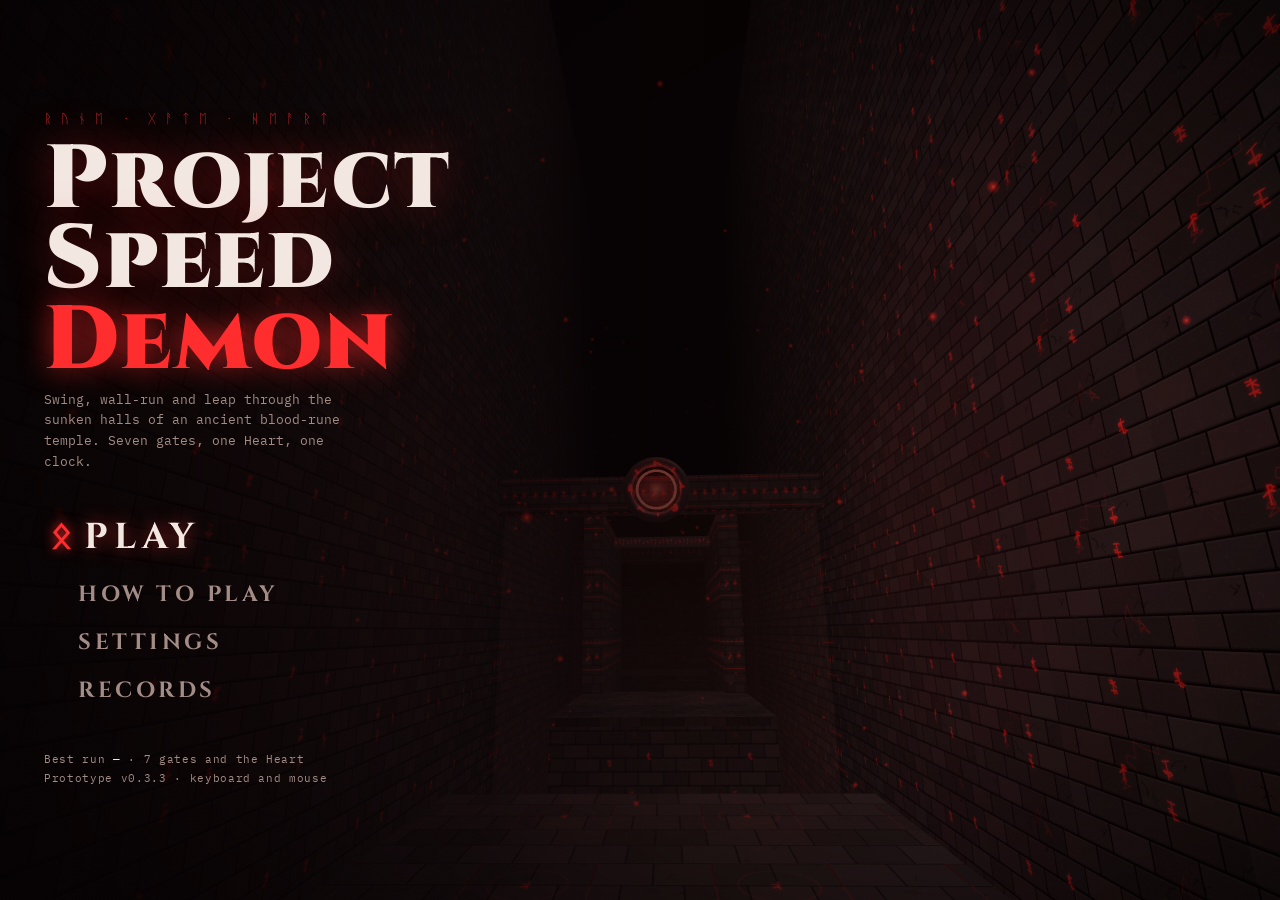
==== commit 3bdee88b: "Release Project Speed Demon v0.3.3 Steerable swinging, Space to jump off the tether, wall-jump speed" ====
--- a/index.html
+++ b/index.html
@@ -132,14 +132,14 @@
 <script src="lib/three.min.js"></script>
 <script>
 (()=>{
-const GAME_VERSION='0.3.1';
+const GAME_VERSION='0.3.3';
 const V3=THREE.Vector3;
 const $=id=>document.getElementById(id);
 const store={get(k,d){try{const v=localStorage.getItem(k);return v==null?d:JSON.parse(v)}catch(e){return d}},set(k,v){try{localStorage.setItem(k,JSON.stringify(v))}catch(e){}}};
 
 /* ---------- tuning ---------- */
-const T={G:30,JUMP:12,DJ:10.5,WALK:8.5,SPRINT:13,GACC:12,FRIC:7,AIRACC:3,AIRCAP:8,SWINGACC:4,SWINGCAP:10,
-  MAXSPD:55,WALLMIN:11,WALLTIME:2.2,WALLJUMP_OUT:9,WALLJUMP_UP:11,RANGE:46,REEL:3.2,MINLEN:4,R:.4,H:1.8,EYE:1.62,HAND:1.4,KILLY:-32};
+const T={G:30,JUMP:12,DJ:10.5,WALK:8.5,SPRINT:13,GACC:12,FRIC:7,AIRACC:3,AIRCAP:8,SWINGACC:8,SWINGCAP:14,SWINGTURN:2.6,
+  MAXSPD:55,WALLMIN:11,WALLTIME:2.2,WALLJUMP_OUT:15,WALLJUMP_UP:15,WALLBOOST:2.5,WALLBOOSTMAX:20,WALLSLIDE:.38,WALLSLIDEMAX:7,RANGE:46,REEL:3.2,MINLEN:4,R:.4,H:1.8,EYE:1.62,HAND:1.4,KILLY:-32};
 
 /* ---------- renderer / scene ---------- */
 const canvas=$('c');
@@ -279,11 +279,13 @@
 
 const gates=[];
 function gate(z,base,idx,label,spawn,finish=false){
-  const x0=-11,x1=11;
+  const x0=-13.9,x1=13.9; // pillars sit inside the side walls, only their carved face shows
   const mat=mats.run.clone();mat.emissiveIntensity=.55;
   const L=B(x0-3,x0,base-36,base+19,z-1.5,z+1.5,'gate',mat);
   const Rt=B(x1,x1+3,base-36,base+19,z-1.5,z+1.5,'gate',mat);
   const top=B(x0-3,x1+3,base+16,base+19,z-1.5,z+1.5,'gate',mat);
+  // gate frames are scenery: you fly through them, they never block you or your tether
+  for(const part of [L,Rt,top]){solids.splice(solids.indexOf(part),1);rayBlockers.splice(rayBlockers.indexOf(part.mesh),1);}
   const portalMat=new THREE.MeshBasicMaterial({color:finish?0xff5a3a:0xff2a20,transparent:true,opacity:.06,side:THREE.DoubleSide,depthWrite:false,blending:THREE.AdditiveBlending});
   const portal=new THREE.Mesh(new THREE.PlaneGeometry(x1-x0,16+30),portalMat);portal.position.set(0,base+16-23,z);scene.add(portal);
   const g={z,base,idx,label,spawn,finish,mat,portalMat,lit:false,flash:0};gates.push(g);return g;
@@ -334,7 +336,7 @@
 platform(-1,7,12,-251,-246);
 platform(-7,1,15,-260,-255);
 pad(-3,-257.5,15,'jump',24,2.4);
-platform(-8,8,20,-290,-268);         // P6
+platform(-8,8,20,-290,-265);         // P6
 // 6 · The Gauntlet (alternating rune walls)
 B(-6,-4,-12,34,-306,-294,'run');
 B(4,6,-12,34,-316,-304,'run');
@@ -433,7 +435,7 @@
 
 /* ---------- state ---------- */
 const P={pos:SPAWN.clone(),vel:new V3(),grounded:false,coyote:0,hasDouble:true,jumpBuf:0,
-  contactN:null,contactAge:9,wallRun:false,wallT:0,wallN:new V3(),lockN:null,lockT:0,grapple:null,shoot:0,landV:0};
+  contactN:null,contactAge:9,wjT:0,wallRun:false,wallT:0,wallN:new V3(),lockN:null,lockT:0,grapple:null,shoot:0,landV:0};
 let yaw=0,pitch=0,roll=0;
 const keys={};
 let mode='menu'; // menu | play | paused | finished
@@ -449,7 +451,7 @@
 function resetRun(){
   P.pos.copy(SPAWN);P.vel.set(0,0,0);P.grapple=null;P.wallRun=false;P.hasDouble=true;P.jumpBuf=0;
   yaw=0;pitch=0;roll=0;running=false;time=0;nextGate=0;splits=[];lastSpawn=SPAWN.clone();
-  gates.forEach(g=>{g.lit=false;g.flash=0;});
+  gates.forEach(g=>{g.lit=false;g.flash=0;});pads.forEach(p=>{p.cool=0;p.flash=0;});
   $('split').textContent='';updatePips();clearTether();
 }
 function respawn(){
@@ -515,9 +517,9 @@
   const wasGround=P.grounded;
   const prevZ=P.pos.z;
   const w=wishDir();
-  P.jumpBuf-=dt;P.contactAge+=dt;if(P.lockT>0)P.lockT-=dt;
+  P.jumpBuf-=dt;P.contactAge+=dt;if(P.lockT>0)P.lockT-=dt;if(P.wjT>0)P.wjT-=dt;
   P.coyote=wasGround?.1:P.coyote-dt;
-  if(wasGround){P.hasDouble=true;P.lockN=null;}
+  if(wasGround){P.hasDouble=true;P.lockN=null;P.wjT=0;}
   let jumped=false;
   const hs=Math.hypot(P.vel.x,P.vel.z);
 
@@ -525,11 +527,20 @@
   if(P.jumpBuf>0){
     if(P.coyote>0){P.vel.y=T.JUMP;jumped=true;P.coyote=0;P.jumpBuf=0;sfx.jump();}
     else if(P.wallRun){
-      const n=P.wallN;const out=T.WALLJUMP_OUT;
+      const n=P.wallN;
+      // aim decides the kick: look away from the wall for a full kick (climbing), look along it for a gentle one (exiting)
+      const lookOut=Math.max(0,-Math.sin(yaw)*n.x-Math.cos(yaw)*n.z);
+      const out=8+(T.WALLJUMP_OUT-8)*Math.min(1,lookOut/.7);
+      // speed boost along the wall in the direction you're running
+      const tsp=Math.hypot(P.vel.x,P.vel.z);
+      if(tsp>.5){const add=Math.max(0,Math.min(T.WALLBOOST,T.WALLBOOSTMAX-tsp));P.vel.x+=P.vel.x/tsp*add;P.vel.z+=P.vel.z/tsp*add;}
       P.vel.x+=n.x*out;P.vel.z+=n.z*out;P.vel.y=T.WALLJUMP_UP;
       // let the player steer the kick a little
       if(w.lengthSq()){P.vel.x+=w.x*3;P.vel.z+=w.z*3;}
-      P.lockN=n.clone();P.lockT=.7;endWall();P.hasDouble=true;P.jumpBuf=0;sfx.walljump();
+      // keep speed along the wall under the boost cap (unless you were already faster)
+      {const vn=P.vel.x*n.x+P.vel.z*n.z,tx=P.vel.x-n.x*vn,tz=P.vel.z-n.z*vn,ts=Math.hypot(tx,tz),lim=Math.max(T.WALLBOOSTMAX,tsp);
+       if(ts>lim){const k=lim/ts;P.vel.x=tx*k+n.x*vn;P.vel.z=tz*k+n.z*vn;}}
+      P.lockN=n.clone();P.lockT=.7;P.wjT=1.5;endWall();P.hasDouble=true;P.jumpBuf=0;sfx.walljump();
     }else if(P.hasDouble){
       P.vel.y=T.DJ;P.hasDouble=false;P.jumpBuf=0;
       if(w.lengthSq()){const sp=Math.max(hs,T.WALK);const nx=w.x*sp,nz=w.z*sp;P.vel.x=P.vel.x*.45+nx*.55;P.vel.z=P.vel.z*.45+nz*.55;}
@@ -540,7 +551,7 @@
   // wall-run start
   if(!P.wallRun&&!wasGround&&!P.grapple&&P.contactN&&P.contactAge<.06&&keys.KeyW&&hs>6){
     const blocked=P.lockT>0&&P.lockN&&P.lockN.dot(P.contactN)>.9;
-    if(!blocked){P.wallRun=true;P.wallT=0;P.wallN.copy(P.contactN);P.vel.y=Math.min(Math.max(P.vel.y,1.5),4);P.hasDouble=true;sfx.wall();}
+    if(!blocked){P.wallRun=true;P.wallT=0;P.wallN.copy(P.contactN);P.vel.y=P.wjT>0?Math.min(Math.max(P.vel.y,3.5),7):Math.min(Math.max(P.vel.y,1.5),4);P.hasDouble=true;sfx.wall();}
   }
   if(P.wallRun){
     P.wallT+=dt;
@@ -561,13 +572,28 @@
     else if(tsp<T.WALLMIN){P.vel.x*=T.WALLMIN/tsp;P.vel.z*=T.WALLMIN/tsp;}
     P.vel.x-=n.x*1.5;P.vel.z-=n.z*1.5; // hug the wall
   }else if(P.grapple){
+    // steer the swing: turn horizontal velocity toward where you're aiming, keeping its speed
+    const sp=Math.hypot(P.vel.x,P.vel.z);
+    if(w.lengthSq()&&sp>1){
+      let d=Math.atan2(w.x,w.z)-Math.atan2(P.vel.x,P.vel.z);
+      d=Math.atan2(Math.sin(d),Math.cos(d));
+      if(Math.abs(d)<2.7){ // holding the opposite way brakes instead (accelerate below)
+        const a=Math.max(-T.SWINGTURN*dt,Math.min(T.SWINGTURN*dt,d)),c=Math.cos(a),s=Math.sin(a);
+        const vx=P.vel.x,vz=P.vel.z;P.vel.x=vx*c+vz*s;P.vel.z=-vx*s+vz*c;
+      }
+    }
     accelerate(w,T.SPRINT,T.SWINGACC,dt,T.SWINGCAP);
   }else{
     accelerate(w,T.SPRINT,T.AIRACC,dt,T.AIRCAP);
   }
 
   // gravity
-  if(P.wallRun){P.vel.y-=T.G*(P.vel.y>0?.6:.14)*dt;if(P.vel.y<-2.5)P.vel.y=-2.5;}
+  if(P.wallRun){
+    // the slide builds up: barely any drop for the first second, then it pulls you down harder
+    const ramp=Math.min(1,Math.max(0,(P.wallT-.9)/1.0));
+    P.vel.y-=T.G*(P.vel.y>0?.6:.1+(T.WALLSLIDE-.1)*ramp)*dt;
+    const cap=2.5+(T.WALLSLIDEMAX-2.5)*ramp;if(P.vel.y<-cap)P.vel.y=-cap;
+  }
   else P.vel.y-=T.G*dt;
   if(P.vel.y<-60)P.vel.y=-60;
 
@@ -652,10 +678,18 @@
   P.wallRun=false;P.hasDouble=true;sfx.fire();setTimeout(()=>P.grapple&&sfx.latch(),70);
   $('sigil').classList.add('held');
 }
-function release(){
+function release(jump){
   if(!P.grapple)return;
   P.grapple=null;clearTether();sfx.release();$('sigil').classList.remove('held');
-  if(Math.hypot(P.vel.x,P.vel.z)>7&&P.vel.y>-4)P.vel.y+=2.5; // little hop off the swing
+  const sp=Math.hypot(P.vel.x,P.vel.z);
+  // aimed release: with W held, bend the launch toward where you're looking (up to ~35°)
+  if(keys.KeyW&&sp>2){
+    const fx=-Math.sin(yaw),fz=-Math.cos(yaw);
+    let d=Math.atan2(fx,fz)-Math.atan2(P.vel.x,P.vel.z);d=Math.atan2(Math.sin(d),Math.cos(d));
+    if(Math.abs(d)<Math.PI/2){const a=Math.max(-.6,Math.min(.6,d)),c=Math.cos(a),s=Math.sin(a),vx=P.vel.x,vz=P.vel.z;P.vel.x=vx*c+vz*s;P.vel.z=-vx*s+vz*c;}
+  }
+  if(jump){P.vel.y=Math.max(P.vel.y,0)+9;P.hasDouble=true;P.jumpBuf=0;sfx.jump();}
+  else if(sp>7&&P.vel.y>-4)P.vel.y+=2.5; // little hop off the swing
 }
 
 /* ---------- input ---------- */
@@ -672,7 +706,7 @@
   if(mode==='finished')return; // only the Try again / Main menu buttons work here
   if(e.code==='KeyR'){if(mode==='play'||mode==='paused'){resetRun();if(mode!=='play')beginPlay();}return;}
   if(mode!=='play')return;
-  if(e.code==='Space')P.jumpBuf=.12;
+  if(e.code==='Space'){if(P.grapple)release(true);else P.jumpBuf=.12;}
   if(MOVEKEYS.includes(e.code))startClock();
 });
 addEventListener('keyup',e=>{keys[e.code]=false;});
@@ -704,8 +738,8 @@
 <kbd>W A S D</kbd><span>Move</span>
 <kbd>Shift</kbd><span>Sprint</span>
 <kbd>Space</kbd><span>Jump, press again in the air to double jump</span>
-<kbd>Hold W on a wall</kbd><span>Wall-run along it. Space kicks you off</span>
-<kbd>Hold Left Click</kbd><span>Fire the tether at a rune ring or rune beam and swing. Let go to release</span>
+<kbd>Hold W on a wall</kbd><span>Wall-run along it. Space kicks you off with a speed boost. Look at the opposite wall for a big kick and kick back and forth to climb; look ahead for a gentle kick</span>
+<kbd>Hold Left Click</kbd><span>Fire the tether at a rune ring or rune beam and swing. Hold W and look where you want to go to steer. Let go to release, or press Space to jump off</span>
 <kbd>Rune sigils</kbd><span>Step on a circle sigil to launch upward, an arrow sigil to shoot forward</span>
 <kbd>R</kbd><span>Restart the run</span>
 <kbd>Esc</kbd><span>Pause</span>${window.desktop?'<kbd>F11</kbd><span>Switch between fullscreen and a window</span>':''}</div>`;
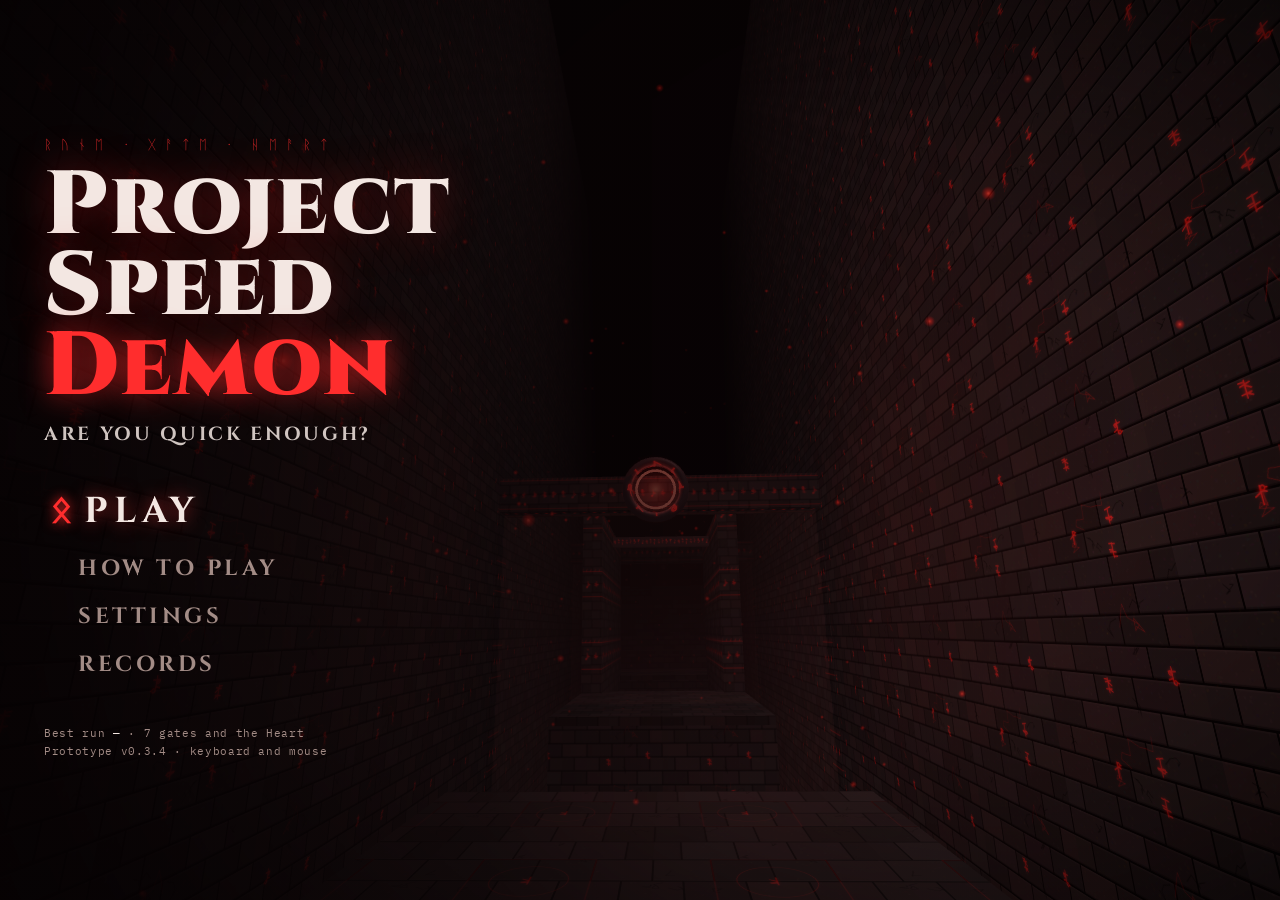
==== commit 884b5166: "Release Project Speed Demon v0.3.4 Steerable swinging, Space to jump off the tether, wall-jump speed" ====
--- a/index.html
+++ b/index.html
@@ -75,7 +75,7 @@
 .runes{font:400 13px/1 var(--display);letter-spacing:.7em;color:var(--blood);opacity:.75}
 .logo{font:900 clamp(46px,7vw,92px)/.9 var(--display);letter-spacing:.02em;margin:14px 0 8px;color:var(--ink);text-shadow:0 0 44px rgba(255,40,40,.35);text-wrap:balance}
 .logo em{font-style:normal;color:var(--blood);text-shadow:0 0 30px rgba(255,40,40,.7)}
-.tag{font:400 13px/1.6 var(--mono);color:var(--dim);max-width:40ch;margin:0}
+.tag{font:600 clamp(15px,1.6vw,19px)/1.3 var(--display);letter-spacing:.14em;text-transform:uppercase;color:var(--ink);opacity:.85;margin:6px 0 0}
 nav{display:flex;flex-direction:column;align-items:flex-start;gap:0;margin-top:30px}
 button.mi{all:unset;box-sizing:border-box;cursor:pointer;font:700 clamp(17px,2vw,22px)/1 var(--display);letter-spacing:.16em;text-transform:uppercase;color:var(--dim);padding:13px 0 13px 34px;position:relative;transition:color .15s,transform .15s}
 button.mi::before{content:'ᛟ';position:absolute;left:0;top:50%;transform:translateY(-50%) scale(.5);opacity:0;color:var(--blood);text-shadow:0 0 12px var(--blood);transition:all .15s}
@@ -108,7 +108,6 @@
 <div class="hud" id="top"><div id="timer">00:00.000</div><div id="pb">Record —</div><div id="split"></div></div>
 <div class="hud" id="gates"><span>GATES</span></div>
 <div class="hud" id="cross"><i></i><i></i><i></i><i></i><span class="d"></span></div>
-<div class="hud" id="hint"></div>
 <div class="hud" id="speed"><b id="spd">0</b> m/s</div>
 <div class="hud" id="sigil">ᛟ</div>
 <div id="overlay" hidden><div class="card" id="card"></div></div>
@@ -116,7 +115,7 @@
   <div class="brand">
     <div class="runes">ᚱᚢᚾᛖ · ᚷᚨᛏᛖ · ᚺᛖᚨᚱᛏ</div>
     <h1 class="logo">Project Speed <em>Demon</em></h1>
-    <p class="tag">Swing, wall-run and leap through the sunken halls of an ancient blood-rune temple. Seven gates, one Heart, one clock.</p>
+    <p class="tag">Are you quick enough?</p>
     <nav id="nav">
       <button class="mi primary" id="mPlay">Play</button>
       <button class="mi" data-view="how">How to play</button>
@@ -132,7 +131,7 @@
 <script src="lib/three.min.js"></script>
 <script>
 (()=>{
-const GAME_VERSION='0.3.3';
+const GAME_VERSION='0.3.4';
 const V3=THREE.Vector3;
 const $=id=>document.getElementById(id);
 const store={get(k,d){try{const v=localStorage.getItem(k);return v==null?d:JSON.parse(v)}catch(e){return d}},set(k,v){try{localStorage.setItem(k,JSON.stringify(v))}catch(e){}}};
@@ -747,14 +746,12 @@
   <label for="sens">Mouse sensitivity</label><input id="sens" type="range" min="0.3" max="2.5" step="0.05" value="${sens}"><output id="oSens">${sens.toFixed(2)}</output>
   <label for="fov">Field of view</label><input id="fov" type="range" min="65" max="100" step="1" value="${fovBase}"><output id="oFov">${fovBase}°</output>
   <label for="vol">Sound volume</label><input id="vol" type="range" min="0" max="1" step="0.05" value="${vol}"><output id="oVol">${Math.round(vol*100)}%</output>
-  <label for="hints">Show hints</label><input id="hints" type="checkbox" ${hintsOn?'checked':''}><span></span>
 </div>`;}
 function bindSets(){
   const on=(id,f)=>{const el=$(id);if(el)el.oninput=f;};
   on('sens',e=>{sens=+e.target.value;store.set('tp2_sens',sens);$('oSens').textContent=sens.toFixed(2);});
   on('fov',e=>{fovBase=+e.target.value;store.set('tp2_fov',fovBase);$('oFov').textContent=fovBase+'°';});
   on('vol',e=>{vol=+e.target.value;store.set('tp2_vol',vol);$('oVol').textContent=Math.round(vol*100)+'%';if(master)master.gain.value=vol;});
-  const h=$('hints');if(h)h.onchange=()=>{hintsOn=h.checked;store.set('tp2_hints',hintsOn);};
 }
 function recordsHTML(){
   if(!pb)return `<p class="lede">No record yet. Finish a run and your best time and gate splits appear here.</p><p class="sub">Runs finished: ${runs}</p>`;
@@ -795,20 +792,6 @@
   <div class="splits"><span class="h">Gate</span><span class="h">Split</span><span class="h">vs record</span>${rows}</div>
   <div class="row"><button id="go">Try again</button><button class="ghost" id="mm">Main menu</button></div>`;
   $('go').onclick=()=>{resetRun();beginPlay();};$('mm').onclick=toMenu;$('overlay').hidden=false;
-}
-
-/* ---------- hints ---------- */
-function hintFor(z,y){
-  if(!hintsOn)return '';
-  if(z>-30)return 'Sprint off the edge and hold left click on the glowing ring to swing across';
-  if(z<=-70&&z>-98)return 'Jump at the rune wall and hold W to wall-run. The beam above can be swung from too';
-  if(z<=-108&&z>-130&&y<13)return 'Double jump up the steps. Chain the jumps without stopping to keep your speed';
-  if(z<=-146&&z>-176)return 'Two rings carry you over the chasm. The island in the middle is there if you need it';
-  if(z<=-219&&z>-252)return 'Step on the circle sigils to launch upward. Double jump between the pillars';
-  if(z<=-286&&z>-334)return 'Kick between the rune walls with Space, or swing from the beam above them';
-  if(z<=-362&&z>-400)return 'Three rings in a row. Let go near the top of each swing and grab the next';
-  if(z<=-456&&z>-472)return 'Hit the arrow sigil at full speed and double jump, or swing from the beams';
-  return '';
 }
 
 /* ---------- loop ---------- */
@@ -863,7 +846,6 @@
   $('pb').textContent='Record '+(pb?fmt(pb.time):'—');
   $('spd').textContent=Math.round(hs);
   if(splitTimer>0){splitTimer-=dt;if(splitTimer<=0)$('split').textContent='';}
-  const h=mode==='play'?hintFor(P.pos.z,P.pos.y):'';const he=$('hint');if(he.textContent!==h&&h)he.textContent=h;he.classList.toggle('on',!!h);
 
   renderer.render(scene,camera);
 }
